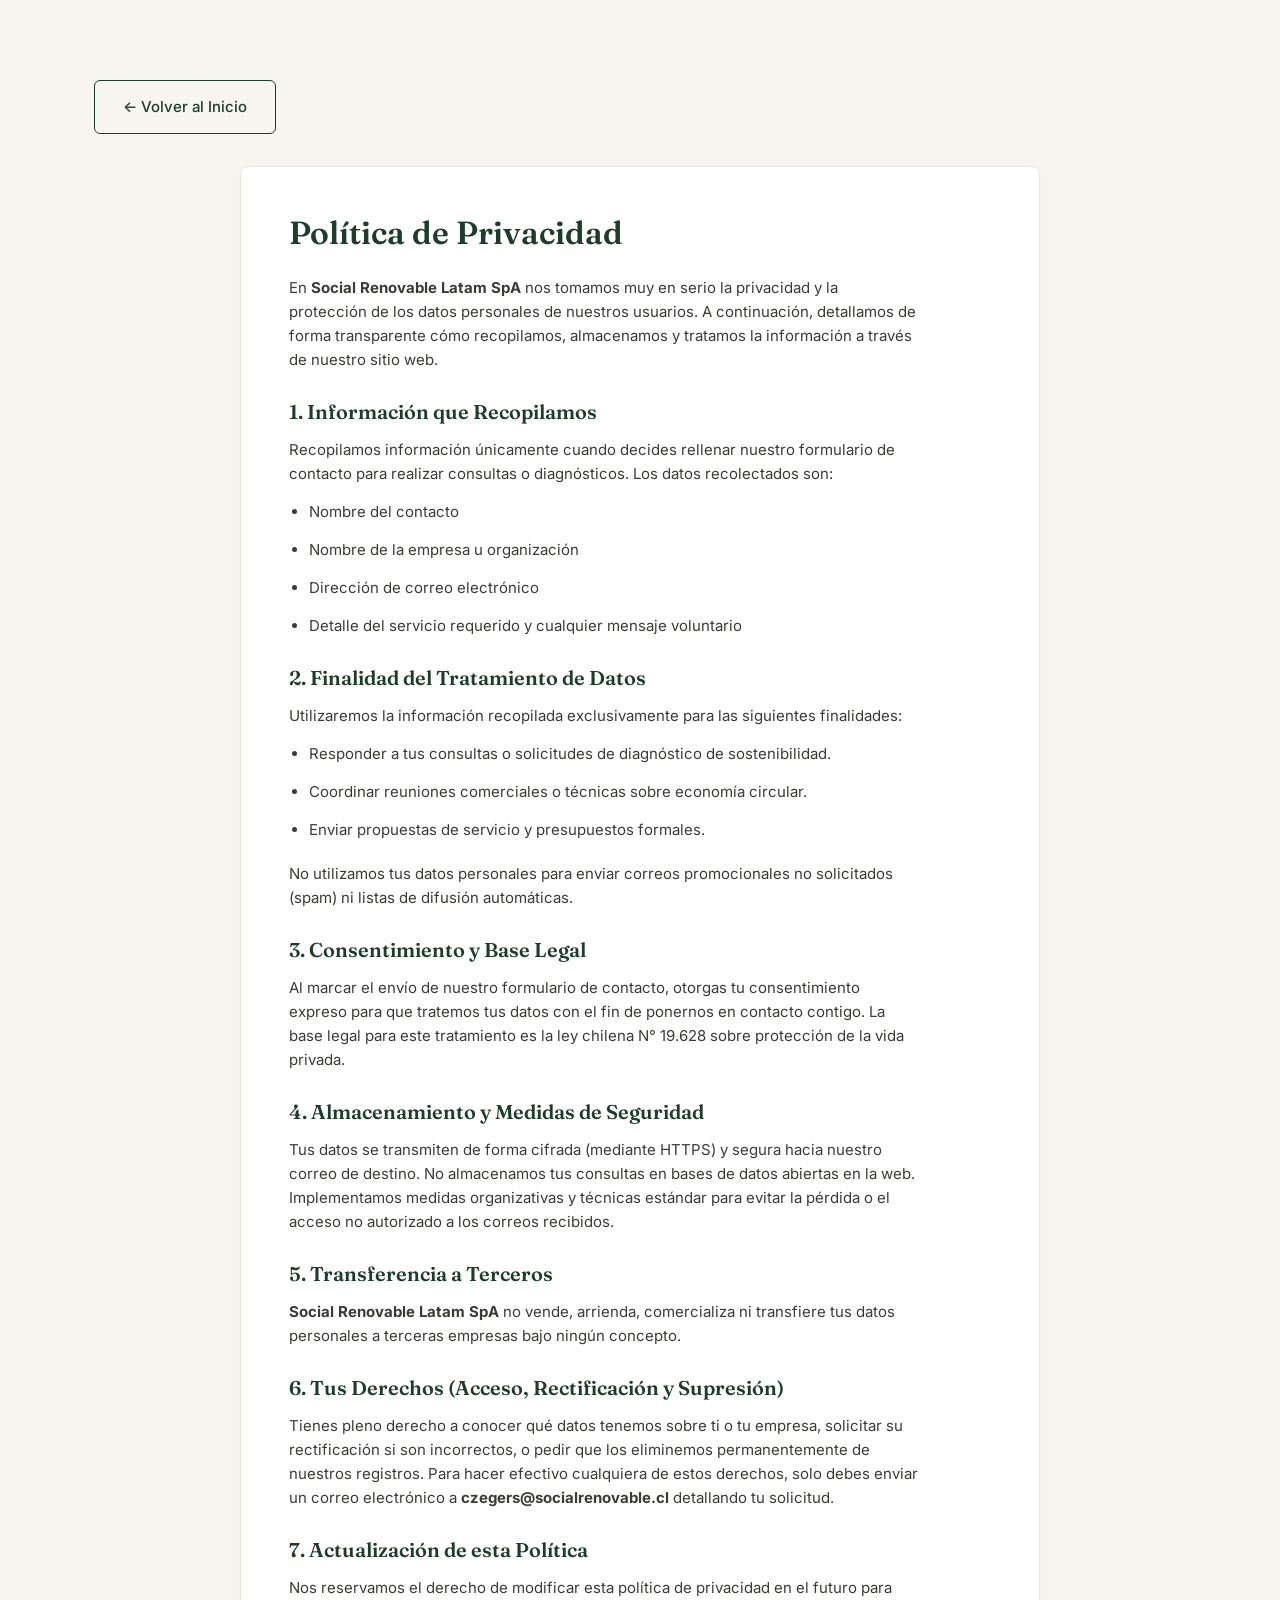
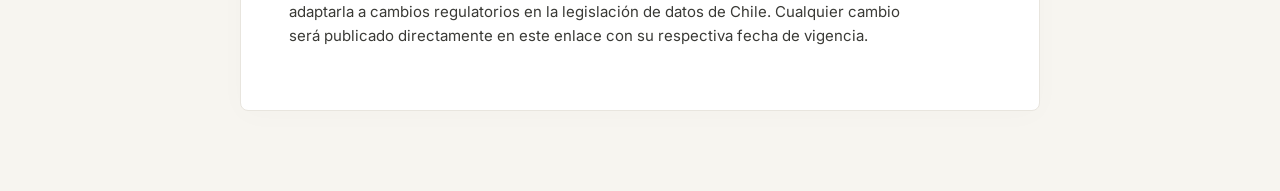
==== politica-de-privacidad.html @ 47e4c424 "Initial commit" ====
<!DOCTYPE html>
<html lang="es-CL">

<head>
  <meta charset="UTF-8">
  <meta name="viewport" content="width=device-width, initial-scale=1.0">
  <title>Política de Privacidad · Social Renovable Latam</title>
  <meta name="robots" content="noindex, follow">

  <link rel="icon" type="image/png" href="img/logos/LOGO-SOCIAL-RENOVABLE_alta.png">
  <link rel="stylesheet" href="css/style.css">

  <style>
    .legal-page {
      padding: 80px 0;
      background-color: var(--color-crema);
      min-height: 100vh;
    }

    .legal-content {
      background-color: #FFFFFF;
      padding: 48px;
      border-radius: 8px;
      border: 1px solid var(--color-bordes-tarjeta);
      box-shadow: 0 4px 30px rgba(0, 0, 0, 0.02);
      max-width: 800px;
      margin: 0 auto;
    }

    .legal-content h1 {
      margin-bottom: 24px;
      font-size: 32px;
    }

    .legal-content h2 {
      margin: 28px 0 14px;
      font-size: 20px;
    }

    .legal-content p,
    .legal-content li {
      font-size: 15px;
      line-height: 1.6;
      margin-bottom: 14px;
      color: var(--color-texto-cuerpo);
    }

    .legal-content ul {
      margin-left: 20px;
      margin-bottom: 20px;
    }

    .btn-volver {
      margin-bottom: 32px;
    }
  </style>
</head>

<body>

  <main class="legal-page">
    <div class="wrap">

      <a href="index.html" class="btn btn-secundario btn-volver">← Volver al Inicio</a>

      <article class="legal-content">
        <h1>Política de Privacidad</h1>

        <p>
          En <strong>Social Renovable Latam SpA</strong> nos tomamos muy en serio la privacidad y la protección de los
          datos personales de nuestros usuarios. A continuación, detallamos de forma transparente cómo recopilamos,
          almacenamos y tratamos la información a través de nuestro sitio web.
        </p>

        <h2>1. Información que Recopilamos</h2>
        <p>
          Recopilamos información únicamente cuando decides rellenar nuestro formulario de contacto para realizar
          consultas o diagnósticos. Los datos recolectados son:
        </p>
        <ul>
          <li>Nombre del contacto</li>
          <li>Nombre de la empresa u organización</li>
          <li>Dirección de correo electrónico</li>
          <li>Detalle del servicio requerido y cualquier mensaje voluntario</li>
        </ul>

        <h2>2. Finalidad del Tratamiento de Datos</h2>
        <p>
          Utilizaremos la información recopilada exclusivamente para las siguientes finalidades:
        </p>
        <ul>
          <li>Responder a tus consultas o solicitudes de diagnóstico de sostenibilidad.</li>
          <li>Coordinar reuniones comerciales o técnicas sobre economía circular.</li>
          <li>Enviar propuestas de servicio y presupuestos formales.</li>
        </ul>
        <p>
          No utilizamos tus datos personales para enviar correos promocionales no solicitados (spam) ni listas de
          difusión automáticas.
        </p>

        <h2>3. Consentimiento y Base Legal</h2>
        <p>
          Al marcar el envío de nuestro formulario de contacto, otorgas tu consentimiento expreso para que tratemos tus
          datos con el fin de ponernos en contacto contigo. La base legal para este tratamiento es la ley chilena N°
          19.628 sobre protección de la vida privada.
        </p>

        <h2>4. Almacenamiento y Medidas de Seguridad</h2>
        <p>
          Tus datos se transmiten de forma cifrada (mediante HTTPS) y segura hacia nuestro correo de destino. No
          almacenamos tus consultas en bases de datos abiertas en la web. Implementamos medidas organizativas y técnicas
          estándar para evitar la pérdida o el acceso no autorizado a los correos recibidos.
        </p>

        <h2>5. Transferencia a Terceros</h2>
        <p>
          <strong>Social Renovable Latam SpA</strong> no vende, arrienda, comercializa ni transfiere tus datos
          personales a terceras empresas bajo ningún concepto.
        </p>

        <h2>6. Tus Derechos (Acceso, Rectificación y Supresión)</h2>
        <p>
          Tienes pleno derecho a conocer qué datos tenemos sobre ti o tu empresa, solicitar su rectificación si son
          incorrectos, o pedir que los eliminemos permanentemente de nuestros registros. Para hacer efectivo cualquiera
          de estos derechos, solo debes enviar un correo electrónico a <strong>czegers@socialrenovable.cl</strong>
          detallando tu solicitud.
        </p>

        <h2>7. Actualización de esta Política</h2>
        <p>
          Nos reservamos el derecho de modificar esta política de privacidad en el futuro para adaptarla a cambios
          regulatorios en la legislación de datos de Chile. Cualquier cambio será publicado directamente en este enlace
          con su respectiva fecha de vigencia.
        </p>
      </article>

    </div>
  </main>

</body>

</html>
---- css/style.css ----
@import url('https://fonts.googleapis.com/css2?family=Fraunces:opsz,wght@9..144,500;9..144,600&family=Inter:wght@400;500&display=swap');

:root {
  --color-verde-noche: #1C3D29;
  --color-verde-oscuro: #152E1F;
  --color-dorado-btn: #B08A48;
  --color-dorado-btn-hover: #9C7A3E;
  --color-dorado-texto: #8F6D33;
  --color-crema: #F7F5F0;
  --color-texto-cuerpo: #3A3A36;
  --color-texto-sobre-verde-titulo: #FFFFFF;
  --color-texto-sobre-verde-cuerpo: #C9D5CC;
  --color-texto-sobre-verde-nota: #8FA596;
  --color-bordes-tarjeta: #E8E5DE;

  --font-titulos: 'Fraunces', serif;
  --font-cuerpo: 'Inter', sans-serif;

  --max-width-content: 1140px;
}

* {
  margin: 0;
  padding: 0;
  box-sizing: border-box;
}

html {
  scroll-behavior: smooth;
}

body {
  font-family: var(--font-cuerpo);
  font-size: 18px;
  line-height: 1.6;
  color: var(--color-texto-cuerpo);
  background-color: #FFFFFF;
  -webkit-font-smoothing: antialiased;
}

h1,
h2,
h3,
.heading-font {
  font-family: var(--font-titulos);
  font-weight: 600;
  color: var(--color-verde-noche);
}

h1 {
  font-size: clamp(30px, 5vw, 52px);
  line-height: 1.15;
}

h2 {
  font-size: clamp(26px, 4vw, 36px);
  line-height: 1.2;
}

h3 {
  font-size: 22px;
  line-height: 1.3;
}

p {
  max-width: 70ch;
}

.eyebrow {
  font-size: 13px;
  font-weight: 500;
  text-transform: uppercase;
  letter-spacing: 1.5px;
  color: var(--color-dorado-texto);
  margin-bottom: 12px;
  display: block;
}

.section-dark .eyebrow {
  color: var(--color-dorado-btn);
}

.wrap {
  max-width: var(--max-width-content);
  margin: 0 auto;
  padding: 0 24px;
}

section {
  padding: 100px 0;
}

.section-dark {
  background-color: var(--color-verde-noche);
  color: var(--color-texto-sobre-verde-cuerpo);
}

.section-dark h2 {
  color: var(--color-texto-sobre-verde-titulo);
}

.section-crema {
  background-color: var(--color-crema);
}

.btn {
  display: inline-flex;
  align-items: center;
  justify-content: center;
  font-family: var(--font-cuerpo);
  font-size: 15px;
  font-weight: 500;
  text-decoration: none;
  padding: 14px 28px;
  border-radius: 6px;
  transition: all 0.2s ease;
  cursor: pointer;
  border: none;
}

.btn-primario {
  background-color: var(--color-dorado-btn);
  color: #FFFFFF;
}

.btn-primario:hover {
  background-color: var(--color-dorado-btn-hover);
}

.btn-secundario {
  background-color: transparent;
  border: 1.5px solid var(--color-verde-noche);
  color: var(--color-verde-noche);
}

.btn-secundario:hover {
  background-color: var(--color-verde-noche);
  color: #FFFFFF;
}

.section-dark .btn-secundario {
  border-color: #FFFFFF;
  color: #FFFFFF;
}

.section-dark .btn-secundario:hover {
  background-color: #FFFFFF;
  color: var(--color-verde-noche);
}

.link-secundario {
  display: inline-flex;
  align-items: center;
  font-size: 15px;
  font-weight: 500;
  text-decoration: none;
  color: var(--color-verde-noche);
  transition: opacity 0.2s ease;
}

.link-secundario:hover {
  opacity: 0.8;
}

.reveal {
  opacity: 0;
  transform: translateY(20px);
  transition: opacity 0.6s ease-out, transform 0.6s ease-out;
}

.reveal.visible {
  opacity: 1;
  transform: translateY(0);
}

@media (prefers-reduced-motion: reduce) {
  .reveal {
    opacity: 1;
    transform: none;
    transition: none;
  }
}

/* ----------------- COMPONENTES ----------------- */

.navbar {
  position: sticky;
  top: 0;
  background-color: #FFFFFF;
  border-bottom: 1px solid var(--color-bordes-tarjeta);
  z-index: 1000;
  transition: box-shadow 0.25s ease;
}

.navbar.scrolled {
  box-shadow: 0 4px 20px rgba(0, 0, 0, 0.05);
}

.navbar .wrap {
  display: flex;
  align-items: center;
  justify-content: space-between;
  height: 72px;
}

.nav-logo {
  display: block;
}

.nav-logo img {
  height: 52px;
  width: auto;
  display: block;
}

.nav-menu {
  display: flex;
  align-items: center;
  gap: 32px;
  list-style: none;
}

.nav-item a {
  text-decoration: none;
  color: var(--color-texto-cuerpo);
  font-size: 15px;
  font-weight: 500;
  transition: color 0.2s ease;
}

.nav-item a:hover {
  color: var(--color-verde-noche);
}

.nav-actions {
  display: flex;
  align-items: center;
  gap: 16px;
}

.nav-toggle {
  display: none;
  background: none;
  border: none;
  cursor: pointer;
  padding: 4px;
}

.nav-toggle span {
  display: block;
  width: 24px;
  height: 2px;
  background-color: var(--color-verde-noche);
  margin: 5px 0;
  transition: 0.3s ease;
}

.nav-toggle.active span:nth-child(1) {
  transform: rotate(-45deg) translate(-5px, 5px);
}

.nav-toggle.active span:nth-child(2) {
  opacity: 0;
}

.nav-toggle.active span:nth-child(3) {
  transform: rotate(45deg) translate(-5px, -5px);
}

.hero {
  padding: 100px 0;
  background-color: #FFFFFF;
}

.hero .wrap {
  display: grid;
  grid-template-columns: 1.2fr 1fr;
  gap: 60px;
  align-items: center;
}

.hero-content {
  display: flex;
  flex-direction: column;
  align-items: flex-start;
}

.hero-content h1 {
  margin: 16px 0 20px;
}

.hero-description {
  font-size: 18px;
  line-height: 1.6;
  margin-bottom: 32px;
  color: var(--color-texto-cuerpo);
}

.hero-actions {
  display: flex;
  align-items: center;
  gap: 20px;
  flex-wrap: wrap;
}

.hero-note {
  font-size: 13px;
  color: var(--color-dorado-texto);
  margin-top: 24px;
}

.hero-img img {
  width: 100%;
  height: auto;
  border-radius: 8px;
  object-fit: cover;
}

.trust {
  padding: 48px 0;
  text-align: center;
  overflow: hidden;
  position: relative;
}

.trust::before,
.trust::after {
  content: "";
  position: absolute;
  top: 0;
  width: 120px;
  height: 100%;
  z-index: 2;
  pointer-events: none;
}

.trust::before {
  left: 0;
  background: linear-gradient(to right, var(--color-crema) 0%, rgba(247, 245, 240, 0) 100%);
}

.trust::after {
  right: 0;
  background: linear-gradient(to left, var(--color-crema) 0%, rgba(247, 245, 240, 0) 100%);
}

.trust-title {
  font-size: 13px;
  color: #888780;
  margin-bottom: 28px;
  font-weight: 500;
}

.trust-logos-wrapper {
  overflow: hidden;
  width: 100%;
  display: flex;
  position: relative;
}

.trust-logos {
  display: flex;
  align-items: center;
  gap: 60px;
  flex-shrink: 0;
  animation: marquee 35s linear infinite;
  padding-right: 60px;
}

.trust-logos-wrapper:hover .trust-logos {
  animation-play-state: paused;
}

.trust-logo-item {
  width: 159px;
  height: 63px;
  flex-shrink: 0;
  display: flex;
  align-items: center;
  justify-content: center;
  padding: 0 10px;
}

.trust-logo-item img {
  max-width: 100%;
  max-height: 100%;
  width: auto;
  height: auto;
  object-fit: contain;
  filter: grayscale(100%);
  opacity: 0.6;
  transition: all 0.3s ease;
}

.trust-logo-item img:hover {
  filter: grayscale(0%);
  opacity: 1;
}

@keyframes marquee {
  0% {
    transform: translateX(0);
  }

  100% {
    transform: translateX(-100%);
  }
}

.networks .wrap {
  display: grid;
  grid-template-columns: 1.2fr 1fr;
  gap: 60px;
  align-items: center;
}

.networks h2 {
  margin: 12px 0 20px;
}

.networks p {
  margin-bottom: 20px;
}

.networks .networks-actions {
  margin-top: 28px;
}

.networks-bridge {
  font-size: 13px;
  color: var(--color-texto-sobre-verde-nota);
  margin-top: 16px;
}

.networks-img img {
  width: 100%;
  height: auto;
  border-radius: 8px;
  border: 1px solid rgba(176, 138, 72, 0.2);
}

.services h2 {
  margin: 12px 0 6px;
}

.services-intro {
  color: #888780;
  font-size: 16px;
  margin-bottom: 48px;
}

.services-grid {
  display: grid;
  grid-template-columns: repeat(2, 1fr);
  gap: 20px;
}

.card-service {
  background-color: #FFFFFF;
  border: 1px solid var(--color-bordes-tarjeta);
  border-radius: 8px;
  padding: 32px;
  transition: all 0.25s ease;
  display: flex;
  flex-direction: column;
}

.card-service:hover {
  border-color: var(--color-verde-noche);
  transform: translateY(-2px);
  box-shadow: 0 8px 30px rgba(28, 61, 41, 0.04);
}

.card-header {
  display: flex;
  align-items: center;
  gap: 12px;
  margin-bottom: 12px;
}

.card-num {
  font-size: 12px;
  font-weight: 500;
  color: var(--color-dorado-texto);
  letter-spacing: 1px;
}

.card-icon {
  width: 20px;
  height: 20px;
  stroke: var(--color-dorado-texto);
  fill: none;
  stroke-width: 1.7;
}

.card-service h3 {
  margin-bottom: 8px;
}

.card-tagline {
  font-size: 13px;
  font-style: italic;
  color: var(--color-dorado-texto);
  margin-bottom: 12px;
}

.card-service p {
  font-size: 15px;
  line-height: 1.6;
  margin-bottom: 20px;
  flex-grow: 1;
}

.card-output {
  font-size: 14px;
  padding-top: 16px;
  border-top: 1px dashed var(--color-bordes-tarjeta);
}

.card-output strong {
  color: var(--color-verde-noche);
}

.card-wide {
  grid-column: 1 / -1;
}

.backing h2 {
  margin-bottom: 20px;
}

.backing-intro {
  margin-bottom: 40px;
  font-size: 18px;
  max-width: 800px;
}

.backing-grid {
  display: grid;
  grid-template-columns: repeat(3, 1fr);
  gap: 16px;
}

.card-backing {
  background-color: #FFFFFF;
  border: 1px solid var(--color-bordes-tarjeta);
  border-radius: 8px;
  padding: 28px;
}

.card-backing h3 {
  font-family: var(--font-cuerpo);
  font-size: 16px;
  font-weight: 500;
  margin-bottom: 8px;
}

.card-backing p {
  font-size: 14px;
  line-height: 1.5;
}

.experience h2 {
  margin: 12px 0 40px;
}

.experience-grid {
  display: grid;
  grid-template-columns: repeat(4, 1fr);
  gap: 16px;
}

.card-experience {
  border: 1px solid var(--color-bordes-tarjeta);
  border-radius: 8px;
  overflow: hidden;
  background-color: #FFFFFF;
  transition: all 0.25s ease;
}

.card-experience:hover {
  border-color: var(--color-verde-noche);
  transform: translateY(-2px);
  box-shadow: 0 8px 30px rgba(0, 0, 0, 0.03);
}

.experience-img {
  width: 100%;
  aspect-ratio: 16/10;
  overflow: hidden;
}

.experience-img img {
  width: 100%;
  height: 100%;
  object-fit: cover;
}

.experience-body {
  padding: 20px;
}

.experience-body h3 {
  font-family: var(--font-cuerpo);
  font-size: 16px;
  font-weight: 500;
  margin-bottom: 8px;
}

.experience-body p {
  font-size: 13px;
  line-height: 1.5;
}

.sustentable-bar {
  padding: 44px 0;
  border-top: 1px solid var(--color-bordes-tarjeta);
  border-bottom: 1px solid var(--color-bordes-tarjeta);
}

.sustentable-bar .wrap {
  display: flex;
  align-items: center;
  justify-content: space-between;
  gap: 32px;
  flex-wrap: wrap;
}

.sustentable-logo {
  background-color: #FFFFFF;
  border: 1px solid var(--color-bordes-tarjeta);
  border-radius: 8px;
  padding: 10px 16px;
  height: 60px;
  display: flex;
  align-items: center;
}

.sustentable-logo img {
  height: 40px;
  width: auto;
  object-fit: contain;
}

.sustentable-text {
  flex-grow: 1;
  min-width: 280px;
}

.sustentable-text h3 {
  font-size: 20px;
  margin-bottom: 4px;
}

.sustentable-text p {
  font-size: 14px;
}

.about-intro-grid {
  display: grid;
  align-items: start;
  grid-template-columns: 1.2fr 1fr;
  gap: 60px;
  margin-top: 32px;
}

.founder-grid {
  display: grid;
  align-items: stretch;
  grid-template-columns: 1.3fr 1fr;
  gap: 60px;
}

.about h2 {
  margin: 12px 0 20px;
}

.about p {
  margin-bottom: 16px;
}

.about-card {
  background-color: var(--color-verde-noche);
  border-radius: 8px;
  padding: 28px;
  color: #FFFFFF;
}

.about-photo {
  width: 100%;
  border-radius: 6px;
  overflow: hidden;
  margin-bottom: 20px;
  aspect-ratio: 4/5;
}

.about-photo img {
  width: 100%;
  height: 100%;
  object-fit: cover;
  transition: transform 0.4s ease;
}

.about-photo:hover img {
  transform: scale(1.03);
}

.about-card h3 {
  color: #FFFFFF;
  font-size: 19px;
  margin-bottom: 6px;
}

.about-card .about-tagline {
  font-size: 13px;
  font-weight: 500;
  text-transform: none;
  letter-spacing: normal;
  margin-bottom: 14px;
}

.about-card .about-tagline a {
  display: inline-flex;
  align-items: center;
  color: var(--color-dorado-btn);
  text-decoration: none;
  transition: opacity 0.2s ease;
}

.about-card .about-tagline a:hover {
  opacity: 0.8;
  text-decoration: underline;
}

.about-card p {
  font-size: 13.5px;
  line-height: 1.5;
  color: var(--color-texto-sobre-verde-cuerpo);
  margin-bottom: 0;
}

/* Nuevas Clases - Sostenibilidad y Pilares */
.about-company-desc .lead-text {
  font-size: 19px;
  font-weight: 500;
  color: var(--color-verde-noche);
  line-height: 1.5;
  margin-bottom: 20px;
}

.about-pillars {
  display: flex;
  flex-direction: column;
  gap: 20px;
}

.pillar-card {
  display: flex;
  gap: 16px;
  background-color: #FFFFFF;
  border: 1px solid var(--color-bordes-tarjeta);
  padding: 20px;
  border-radius: 8px;
  transition: transform 0.3s ease, box-shadow 0.3s ease;
}

.pillar-card:hover {
  transform: translateY(-3px);
  box-shadow: 0 12px 24px rgba(28, 61, 41, 0.06);
  border-color: var(--color-dorado-btn);
}

.pillar-icon {
  flex-shrink: 0;
  width: 44px;
  height: 44px;
  border-radius: 8px;
  background-color: var(--color-crema);
  color: var(--color-verde-noche);
  display: flex;
  align-items: center;
  justify-content: center;
}

.pillar-icon svg {
  stroke: var(--color-verde-noche);
  width: 22px;
  height: 22px;
}

.pillar-content h4 {
  font-size: 15.5px;
  font-weight: 600;
  color: var(--color-verde-noche);
  margin-bottom: 4px;
}

.pillar-content p {
  font-size: 13px;
  line-height: 1.45;
  color: var(--color-texto-cuerpo);
  margin: 0;
}

/* Sección Liderazgo Técnico (Fundador) */
.founder-section {
  background-color: var(--color-crema);
  border-top: 1px solid var(--color-bordes-tarjeta);
  border-bottom: 1px solid var(--color-bordes-tarjeta);
  padding: 100px 0;
}

.founder-card-wrapper {
  display: flex;
  height: 100%;
}

.founder-card-wrapper .about-card {
  height: 100%;
  display: flex;
  flex-direction: column;
}

.founder-card-wrapper .about-card .about-bio {
  flex-grow: 1;
}

.founder-section .eyebrow {
  color: var(--color-dorado-texto);
}

.founder-section-title {
  margin: 12px 0 28px;
}

.founder-timeline-wrapper .timeline {
  margin-top: 0;
}

.contact {
  text-align: center;
}

.contact h2 {
  margin-bottom: 12px;
}

.contact-intro {
  color: var(--color-texto-sobre-verde-cuerpo);
  max-width: 500px;
  margin: 0 auto 40px;
}

.contact-layout {
  max-width: 650px;
  margin: 0 auto;
  text-align: left;
}

.form-group {
  margin-bottom: 16px;
  display: flex;
  flex-direction: column;
  gap: 6px;
}

.form-group label {
  font-size: 14px;
  font-weight: 500;
  color: #FFFFFF;
  text-transform: none;
  letter-spacing: normal;
}

.form-input {
  width: 100%;
  padding: 12px 16px;
  border: 1px solid rgba(255, 255, 255, 0.15);
  border-radius: 6px;
  font-family: var(--font-cuerpo);
  font-size: 15px;
  background-color: #FFFFFF;
  color: var(--color-texto-cuerpo);
  transition: all 0.2s ease;
}

.form-input:focus {
  outline: none;
  border-color: var(--color-dorado-btn);
  background-color: #FFFFFF;
  color: var(--color-texto-cuerpo);
}

select.form-input {
  background-color: #FFFFFF;
  color: var(--color-texto-cuerpo);
}

select.form-input option {
  background-color: #FFFFFF;
  color: var(--color-texto-cuerpo);
}

.form-group textarea {
  min-height: 120px;
  resize: vertical;
}

/* CAPTCHA de seguridad */
.captcha-group {
  margin-bottom: 20px;
}

.captcha-wrapper {
  display: flex;
  align-items: center;
  gap: 12px;
}

.captcha-question {
  background-color: rgba(255, 255, 255, 0.08);
  color: var(--color-texto-sobre-verde-titulo);
  font-family: 'Courier New', Courier, monospace;
  font-size: 19px;
  font-weight: 700;
  font-style: italic;
  letter-spacing: 5px;
  text-decoration: line-through;
  padding: 12px 16px;
  border-radius: 5px;
  border: 1px solid rgba(255, 255, 255, 0.15);
  user-select: none;
  min-width: 140px;
  text-align: center;
  background-image: repeating-linear-gradient(45deg, rgba(255, 255, 255, 0.03) 0px, rgba(255, 255, 255, 0.03) 2px, transparent 2px, transparent 4px);
}

.captcha-input {
  max-width: 130px;
  text-align: center;
}

.contact-footer {
  margin-top: 40px;
  text-align: center;
  font-size: 14.5px;
  color: rgba(255, 255, 255, 0.7);
  display: flex;
  justify-content: center;
  align-items: center;
  flex-wrap: wrap;
  gap: 12px;
}

.contact-footer a {
  color: rgba(255, 255, 255, 0.7);
  text-decoration: none;
  transition: color 0.2s ease;
}

.contact-footer a:hover {
  color: #FFFFFF;
  text-decoration: underline;
}

.contact-footer .divider {
  color: rgba(255, 255, 255, 0.35);
}

.form-message {
  margin-top: 16px;
  padding: 12px 16px;
  border-radius: 5px;
  font-size: 14px;
  display: none;
}

.form-message.success {
  background-color: rgba(46, 125, 50, 0.2);
  border: 1px solid rgb(46, 125, 50);
  color: #FFFFFF;
  display: block;
}

.form-message.error {
  background-color: rgba(198, 40, 40, 0.2);
  border: 1px solid rgb(198, 40, 40);
  color: #FFFFFF;
  display: block;
}

.footer {
  background-color: var(--color-verde-oscuro);
  color: var(--color-texto-sobre-verde-nota);
  padding: 60px 0 40px;
  font-size: 13px;
  border-top: 1px solid rgba(255, 255, 255, 0.05);
}

.footer-top {
  display: flex;
  justify-content: space-between;
  align-items: flex-start;
  gap: 40px;
  margin-bottom: 40px;
}

.footer-brand {
  max-width: 320px;
}

.footer-logo {
  display: block;
  margin-bottom: 16px;
}

.footer-logo img {
  height: 52px;
  width: auto;
  display: block;
  filter: brightness(0) invert(1);
}

.footer-bottom {
  border-top: 1px solid rgba(255, 255, 255, 0.05);
  padding-top: 24px;
  display: flex;
  justify-content: space-between;
  align-items: center;
  flex-wrap: wrap;
  gap: 20px;
}

.footer-links {
  display: flex;
  gap: 24px;
}

.footer-links a {
  color: var(--color-texto-sobre-verde-cuerpo);
  text-decoration: none;
  transition: color 0.2s ease;
}

.footer-links a:hover {
  color: #FFFFFF;
}

.timeline {
  margin-top: 48px;
  position: relative;
  padding-left: 20px;
  text-align: left;
}

.timeline::before {
  content: "";
  position: absolute;
  top: 40px;
  left: 5px;
  width: 2px;
  height: calc(100% - 60px);
  background-color: var(--color-bordes-tarjeta);
}

.timeline-title {
  font-size: 20px;
  margin-bottom: 24px;
  color: var(--color-verde-noche);
}

.timeline-item {
  position: relative;
  margin-bottom: 24px;
}

.timeline-item:last-child {
  margin-bottom: 0;
}

.timeline-badge {
  position: absolute;
  top: 6px;
  left: -20px;
  width: 12px;
  height: 12px;
  border-radius: 50%;
  background-color: var(--color-dorado-texto);
  border: 2px solid #FFFFFF;
  z-index: 2;
}

.timeline-content {
  padding-left: 10px;
}

.timeline-date {
  font-size: 12px;
  font-weight: 500;
  color: var(--color-dorado-texto);
  display: block;
  margin-bottom: 4px;
  text-transform: uppercase;
  letter-spacing: 0.5px;
}

.timeline-content h4 {
  font-size: 16px;
  font-weight: 600;
  color: var(--color-verde-noche);
  margin-bottom: 6px;
}

.timeline-content p {
  font-size: 14px;
  line-height: 1.5;
  color: var(--color-texto-cuerpo);
  margin-bottom: 0;
}

/* ----------------- MEDIA QUERIES ----------------- */

@media (max-width: 992px) {
  section {
    padding: 64px 0;
  }

  .hero {
    padding: 64px 0;
  }

  .hero .wrap,
  .networks .wrap,
  .about-intro-grid,
  .founder-grid {
    grid-template-columns: 1fr;
    gap: 40px;
  }

  .hero-content {
    order: 2;
  }

  .hero-img {
    order: 1;
    max-width: 600px;
    margin: 0 auto;
  }

  .services-grid {
    grid-template-columns: 1fr;
  }

  .backing-grid {
    grid-template-columns: 1fr;
    gap: 16px;
  }

  .experience-grid {
    grid-template-columns: repeat(2, 1fr);
  }

  .nav-menu {
    position: absolute;
    top: 72px;
    left: 0;
    width: 100%;
    background-color: #FFFFFF;
    flex-direction: column;
    padding: 24px;
    gap: 20px;
    border-bottom: 1px solid var(--color-bordes-tarjeta);
    box-shadow: 0 10px 20px rgba(0, 0, 0, 0.05);
    opacity: 0;
    visibility: hidden;
    transform: translateY(-10px);
    transition: all 0.3s ease;
  }

  .nav-menu.active {
    opacity: 1;
    visibility: visible;
    transform: translateY(0);
  }

  .nav-toggle {
    display: block;
  }

  .footer-top {
    flex-direction: column;
    gap: 30px;
  }
}

@media (max-width: 576px) {
  .experience-grid {
    grid-template-columns: 1fr;
  }

  .sustentable-bar .wrap {
    justify-content: center;
    text-align: center;
  }

  .sustentable-text {
    min-width: 100%;
  }

  .footer-bottom {
    flex-direction: column;
    text-align: center;
    gap: 16px;
  }

  .footer-links {
    justify-content: center;
  }
}
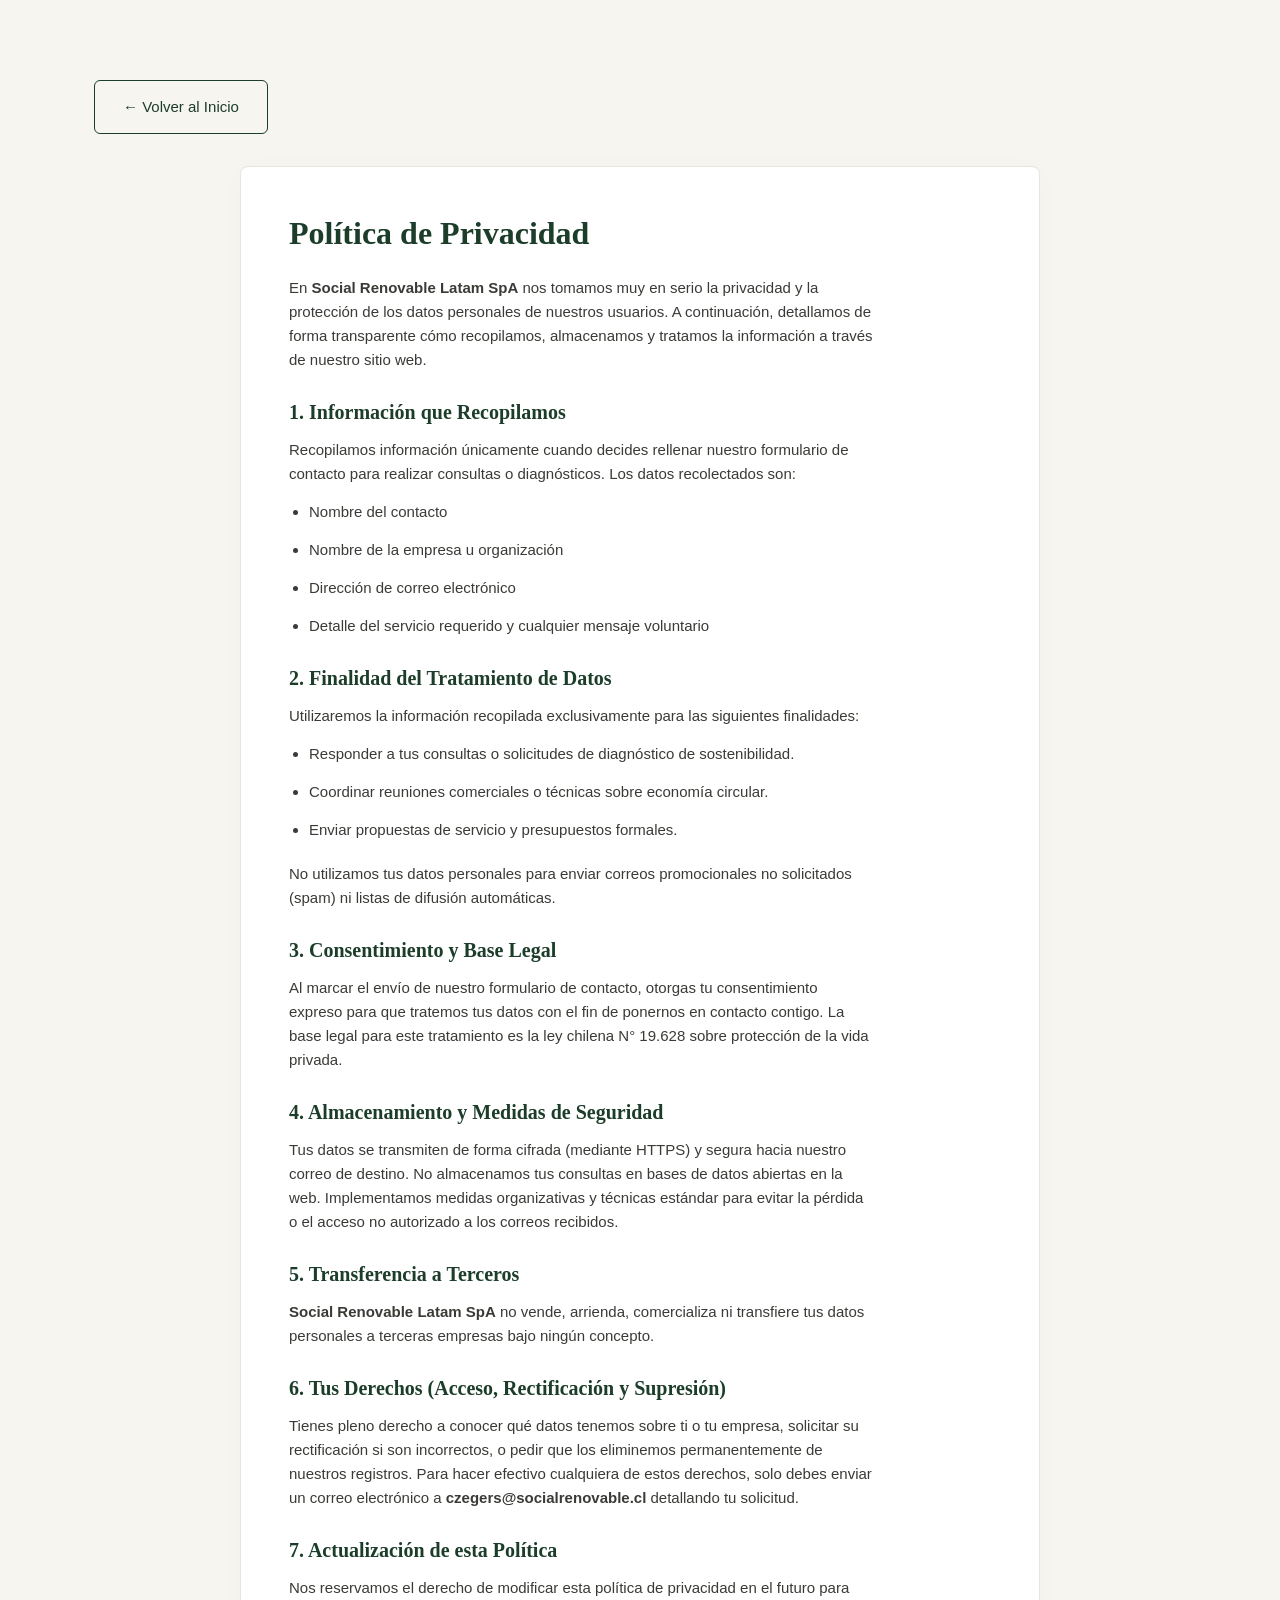
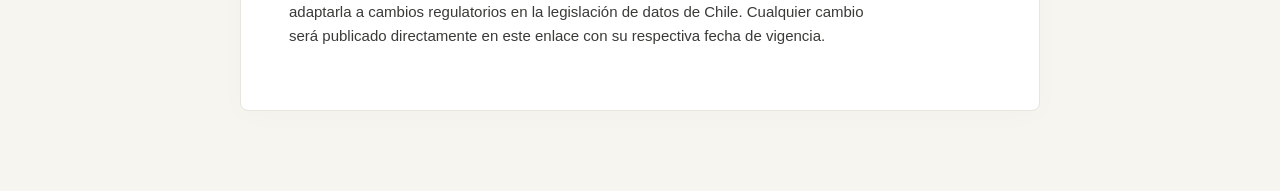
==== commit 00a791c3: "fix(cache): agregar version query param al CSS para forzar actualizacion en produccion" ====
--- a/politica-de-privacidad.html
+++ b/politica-de-privacidad.html
@@ -8,7 +8,7 @@
   <meta name="robots" content="noindex, follow">
 
   <link rel="icon" type="image/png" href="img/logos/LOGO-SOCIAL-RENOVABLE_alta.png">
-  <link rel="stylesheet" href="css/style.css">
+  <link rel="stylesheet" href="css/style.css?v=1.1">
 
   <style>
     .legal-page {
--- a/css/style.css
+++ b/css/style.css
@@ -1,4 +1,3 @@
-@import url('https://fonts.googleapis.com/css2?family=Fraunces:opsz,wght@9..144,500;9..144,600&family=Inter:wght@400;500&display=swap');
 
 :root {
   --color-verde-noche: #1C3D29;
@@ -10,7 +9,7 @@
   --color-texto-cuerpo: #3A3A36;
   --color-texto-sobre-verde-titulo: #FFFFFF;
   --color-texto-sobre-verde-cuerpo: #C9D5CC;
-  --color-texto-sobre-verde-nota: #8FA596;
+  --color-texto-sobre-verde-nota: #A8BCB0;
   --color-bordes-tarjeta: #E8E5DE;
 
   --font-titulos: 'Fraunces', serif;
@@ -348,7 +347,7 @@
   font-size: 13px;
   color: #888780;
   margin-bottom: 28px;
-  font-weight: 500;
+  font-weight: normal;
 }
 
 .trust-logos-wrapper {
@@ -365,10 +364,14 @@
   flex-shrink: 0;
   animation: marquee 35s linear infinite;
   padding-right: 60px;
-}
-
-.trust-logos-wrapper:hover .trust-logos {
-  animation-play-state: paused;
+  will-change: transform;
+  transform: translateZ(0);
+}
+
+@media (hover: hover) {
+  .trust-logos-wrapper:hover .trust-logos {
+    animation-play-state: paused;
+  }
 }
 
 .trust-logo-item {
@@ -802,40 +805,7 @@
   margin: 0;
 }
 
-/* Sección Liderazgo Técnico (Fundador) */
-.founder-section {
-  background-color: var(--color-crema);
-  border-top: 1px solid var(--color-bordes-tarjeta);
-  border-bottom: 1px solid var(--color-bordes-tarjeta);
-  padding: 100px 0;
-}
-
-.founder-card-wrapper {
-  display: flex;
-  height: 100%;
-}
-
-.founder-card-wrapper .about-card {
-  height: 100%;
-  display: flex;
-  flex-direction: column;
-}
-
-.founder-card-wrapper .about-card .about-bio {
-  flex-grow: 1;
-}
-
-.founder-section .eyebrow {
-  color: var(--color-dorado-texto);
-}
-
-.founder-section-title {
-  margin: 12px 0 28px;
-}
-
-.founder-timeline-wrapper .timeline {
-  margin-top: 0;
-}
+/* Ficha del Fundador */
 
 .contact {
   text-align: center;
@@ -920,19 +890,15 @@
 .captcha-question {
   background-color: rgba(255, 255, 255, 0.08);
   color: var(--color-texto-sobre-verde-titulo);
-  font-family: 'Courier New', Courier, monospace;
-  font-size: 19px;
-  font-weight: 700;
-  font-style: italic;
-  letter-spacing: 5px;
-  text-decoration: line-through;
+  font-family: inherit;
+  font-size: 15px;
+  font-weight: 500;
   padding: 12px 16px;
   border-radius: 5px;
   border: 1px solid rgba(255, 255, 255, 0.15);
   user-select: none;
   min-width: 140px;
   text-align: center;
-  background-image: repeating-linear-gradient(45deg, rgba(255, 255, 255, 0.03) 0px, rgba(255, 255, 255, 0.03) 2px, transparent 2px, transparent 4px);
 }
 
 .captcha-input {
@@ -1026,14 +992,29 @@
   padding-top: 24px;
   display: flex;
   justify-content: space-between;
-  align-items: center;
+  align-items: stretch;
   flex-wrap: wrap;
   gap: 20px;
 }
 
+.footer-copyrights {
+  display: flex;
+  flex-direction: column;
+  justify-content: space-between;
+  gap: 8px;
+}
+
+.copyright-en {
+  color: #8FA596;
+  font-size: 0.85em;
+  line-height: 1.5;
+  margin: 0;
+}
+
 .footer-links {
   display: flex;
   gap: 24px;
+  line-height: 1.6;
 }
 
 .footer-links a {
@@ -1044,6 +1025,40 @@
 
 .footer-links a:hover {
   color: #FFFFFF;
+}
+
+.footer-right {
+  display: flex;
+  flex-direction: column;
+  justify-content: space-between;
+  align-items: flex-end;
+  gap: 12px;
+}
+
+.footer-developer {
+  display: flex;
+  align-items: center;
+  margin: 0;
+}
+
+.footer-developer a {
+  display: inline-flex;
+  align-items: center;
+  gap: 5px;
+  color: #8FA596;
+  text-decoration: none;
+  font-size: 0.85em;
+  line-height: 1.5;
+  font-family: var(--font-cuerpo);
+  transition: color 0.2s ease;
+}
+
+.footer-developer a:hover {
+  color: #FFFFFF;
+}
+
+.footer-developer a svg {
+  flex-shrink: 0;
 }
 
 .timeline {
@@ -1210,10 +1225,457 @@
   .footer-bottom {
     flex-direction: column;
     text-align: center;
+    align-items: center;
     gap: 16px;
+  }
+
+  .footer-copyrights {
+    align-items: center;
+    gap: 6px;
+  }
+
+  .footer-right {
+    align-items: center;
+    gap: 10px;
   }
 
   .footer-links {
     justify-content: center;
-  }
+    flex-wrap: wrap;
+  }
+}
+
+/* ----------------- MÓDULO DE VERIFICACIÓN ISO 59004 ----------------- */
+
+.verifica-hero {
+  padding: 80px 0 40px;
+  background-color: var(--color-verde-noche);
+  color: #FFFFFF;
+  text-align: center;
+}
+
+.verifica-hero h1 {
+  color: #FFFFFF;
+  margin: 12px 0 16px;
+  font-size: clamp(28px, 4vw, 44px);
+}
+
+.verifica-hero p {
+  color: var(--color-texto-sobre-verde-cuerpo);
+  margin: 0 auto;
+  max-width: 680px;
+  font-size: 17px;
+}
+
+.verifica-main {
+  padding: 60px 0 100px;
+  background-color: var(--color-crema);
+  min-height: 60vh;
+}
+
+.verifica-container {
+  max-width: 760px;
+  margin: 0 auto;
+}
+
+.verifica-search-card {
+  background-color: #FFFFFF;
+  border-radius: 12px;
+  padding: 36px;
+  border: 1px solid var(--color-bordes-tarjeta);
+  box-shadow: 0 10px 30px rgba(28, 61, 41, 0.05);
+  margin-bottom: 32px;
+}
+
+.verifica-form {
+  display: flex;
+  flex-direction: column;
+  gap: 16px;
+}
+
+.verifica-input-group {
+  display: flex;
+  gap: 12px;
+}
+
+@media (max-width: 600px) {
+  .verifica-input-group {
+    flex-direction: column;
+  }
+}
+
+.verifica-input {
+  flex-grow: 1;
+  padding: 14px 18px;
+  font-family: 'SFMono-Regular', Consolas, 'Liberation Mono', Menlo, Courier, monospace;
+  font-size: 16px;
+  font-weight: 600;
+  letter-spacing: 0.5px;
+  border: 1.5px solid var(--color-bordes-tarjeta);
+  border-radius: 6px;
+  background-color: #FAFAFA;
+  color: var(--color-verde-noche);
+  transition: all 0.2s ease;
+  text-transform: uppercase;
+}
+
+.verifica-input::placeholder {
+  font-family: var(--font-cuerpo);
+  font-weight: normal;
+  text-transform: none;
+  color: #A0A09C;
+  font-size: 15px;
+}
+
+.verifica-input:focus {
+  outline: none;
+  border-color: var(--color-dorado-btn);
+  background-color: #FFFFFF;
+  box-shadow: 0 0 0 3px rgba(176, 138, 72, 0.15);
+}
+
+.verifica-btn {
+  padding: 14px 24px;
+  white-space: nowrap;
+  font-weight: 600;
+  display: inline-flex;
+  align-items: center;
+  justify-content: center;
+  gap: 8px;
+}
+
+.verifica-hint {
+  font-size: 13px;
+  color: #888780;
+  margin-top: 8px;
+  display: flex;
+  align-items: center;
+  gap: 6px;
+}
+
+.verifica-hint code {
+  font-family: monospace;
+  background-color: var(--color-crema);
+  padding: 2px 6px;
+  border-radius: 4px;
+  color: var(--color-verde-noche);
+}
+
+/* Spinner de carga */
+.verifica-loading {
+  display: flex;
+  flex-direction: column;
+  align-items: center;
+  justify-content: center;
+  padding: 40px 20px;
+  gap: 16px;
+  background: #FFFFFF;
+  border-radius: 12px;
+  border: 1px solid var(--color-bordes-tarjeta);
+  box-shadow: 0 4px 20px rgba(0,0,0,0.03);
+  text-align: center;
+}
+
+.btn-spinner, .loading-spinner {
+  width: 20px;
+  height: 20px;
+  border: 2.5px solid rgba(255, 255, 255, 0.3);
+  border-top-color: #FFFFFF;
+  border-radius: 50%;
+  animation: spin 0.8s linear infinite;
+}
+
+.loading-spinner {
+  width: 36px;
+  height: 36px;
+  border-color: rgba(28, 61, 41, 0.15);
+  border-top-color: var(--color-verde-noche);
+}
+
+@keyframes spin {
+  to { transform: rotate(360deg); }
+}
+
+.loading-text {
+  font-size: 15px;
+  font-weight: 500;
+  color: var(--color-verde-noche);
+}
+
+/* Tarjeta Resultado Válido */
+.result-card {
+  background-color: #FFFFFF;
+  border-radius: 12px;
+  overflow: hidden;
+  border: 1px solid var(--color-bordes-tarjeta);
+  box-shadow: 0 12px 40px rgba(28, 61, 41, 0.08);
+  animation: fadeIn 0.4s ease-out;
+}
+
+.result-card-valid {
+  border-top: 6px solid #10B981;
+}
+
+.result-card-header {
+  padding: 28px 32px;
+  background: linear-gradient(to right, #F0FDF4, #FFFFFF);
+  border-bottom: 1px solid #E5E7EB;
+  display: flex;
+  align-items: center;
+  justify-content: space-between;
+  gap: 16px;
+  flex-wrap: wrap;
+}
+
+.badge-verified {
+  display: inline-flex;
+  align-items: center;
+  gap: 8px;
+  padding: 6px 14px;
+  background-color: #ECFDF5;
+  color: #047857;
+  border: 1px solid #A7F3D0;
+  border-radius: 20px;
+  font-size: 13.5px;
+  font-weight: 600;
+}
+
+.badge-verified svg {
+  width: 16px;
+  height: 16px;
+  fill: currentColor;
+}
+
+.folio-tag {
+  font-family: 'SFMono-Regular', Consolas, 'Liberation Mono', Menlo, Courier, monospace;
+  font-size: 15px;
+  font-weight: 700;
+  color: var(--color-verde-noche);
+  background-color: rgba(28, 61, 41, 0.06);
+  padding: 6px 12px;
+  border-radius: 6px;
+  border: 1px solid rgba(28, 61, 41, 0.12);
+  letter-spacing: 0.5px;
+}
+
+.result-card-body {
+  padding: 32px;
+}
+
+.result-grid {
+  display: grid;
+  grid-template-columns: repeat(2, 1fr);
+  gap: 24px 32px;
+  margin-bottom: 32px;
+}
+
+@media (max-width: 576px) {
+  .result-grid {
+    grid-template-columns: 1fr;
+    gap: 18px;
+  }
+}
+
+.result-item label {
+  display: block;
+  font-size: 12px;
+  font-weight: 600;
+  text-transform: uppercase;
+  letter-spacing: 0.8px;
+  color: #6B7280;
+  margin-bottom: 6px;
+}
+
+.result-item span {
+  font-size: 16.5px;
+  font-weight: 600;
+  color: var(--color-verde-noche);
+}
+
+.result-divider {
+  height: 1px;
+  background-color: var(--color-bordes-tarjeta);
+  margin: 28px 0;
+}
+
+.result-section-title {
+  font-size: 15px;
+  font-weight: 600;
+  color: var(--color-verde-noche);
+  margin-bottom: 16px;
+  display: flex;
+  align-items: center;
+  gap: 8px;
+}
+
+.resumen-grid {
+  display: grid;
+  grid-template-columns: repeat(3, 1fr);
+  gap: 16px;
+}
+
+@media (max-width: 640px) {
+  .resumen-grid {
+    grid-template-columns: 1fr;
+  }
+}
+
+.resumen-box {
+  background-color: var(--color-crema);
+  border: 1px solid var(--color-bordes-tarjeta);
+  border-radius: 8px;
+  padding: 18px;
+  text-align: center;
+  display: flex;
+  flex-direction: column;
+  justify-content: center;
+  align-items: center;
+}
+
+.resumen-number {
+  font-size: 26px;
+  font-weight: 700;
+  color: var(--color-verde-noche);
+  font-family: var(--font-titulos);
+  line-height: 1.1;
+  margin-bottom: 4px;
+}
+
+.resumen-label {
+  font-size: 12.5px;
+  color: var(--color-texto-cuerpo);
+  font-weight: 500;
+}
+
+.badge-status {
+  display: inline-block;
+  padding: 4px 10px;
+  border-radius: 12px;
+  font-size: 13px;
+  font-weight: 600;
+  margin-top: 4px;
+}
+
+.badge-success {
+  background-color: #DCFCE7;
+  color: #15803D;
+  border: 1px solid #86EFAC;
+}
+
+.badge-neutral {
+  background-color: #F3F4F6;
+  color: #4B5563;
+  border: 1px solid #D1D5DB;
+}
+
+.result-card-footer {
+  padding: 20px 32px;
+  background-color: #F9FAFB;
+  border-top: 1px solid var(--color-bordes-tarjeta);
+  font-size: 13px;
+  color: #6B7280;
+  display: flex;
+  align-items: center;
+  justify-content: space-between;
+  flex-wrap: wrap;
+  gap: 12px;
+}
+
+.result-stamp {
+  display: flex;
+  align-items: center;
+  gap: 6px;
+  color: var(--color-dorado-texto);
+  font-weight: 500;
+}
+
+/* Tarjeta Resultado Inválido */
+.result-card-invalid {
+  border-top: 6px solid #EF4444;
+}
+
+.result-card-invalid .result-card-header {
+  background: linear-gradient(to right, #FEF2F2, #FFFFFF);
+}
+
+.badge-invalid {
+  display: inline-flex;
+  align-items: center;
+  gap: 8px;
+  padding: 6px 14px;
+  background-color: #FEF2F2;
+  color: #B91C1C;
+  border: 1px solid #FECACA;
+  border-radius: 20px;
+  font-size: 13.5px;
+  font-weight: 600;
+}
+
+.invalid-body {
+  padding: 32px;
+  text-align: center;
+}
+
+.invalid-icon {
+  width: 54px;
+  height: 54px;
+  background-color: #FEE2E2;
+  color: #DC2626;
+  border-radius: 50%;
+  display: flex;
+  align-items: center;
+  justify-content: center;
+  margin: 0 auto 20px;
+}
+
+.invalid-icon svg {
+  width: 28px;
+  height: 28px;
+  stroke: currentColor;
+  fill: none;
+  stroke-width: 2;
+}
+
+.invalid-body h3 {
+  font-size: 20px;
+  color: #991B1B;
+  margin-bottom: 12px;
+}
+
+.invalid-body p {
+  color: var(--color-texto-cuerpo);
+  font-size: 15px;
+  margin: 0 auto 24px;
+  max-width: 520px;
+}
+
+.invalid-actions {
+  display: flex;
+  justify-content: center;
+  gap: 16px;
+  flex-wrap: wrap;
+}
+
+/* Tarjeta Error Red */
+.result-card-error {
+  border-top: 6px solid #F59E0B;
+  padding: 32px;
+  text-align: center;
+}
+
+.error-icon {
+  width: 48px;
+  height: 48px;
+  background-color: #FEF3C7;
+  color: #D97706;
+  border-radius: 50%;
+  display: flex;
+  align-items: center;
+  justify-content: center;
+  margin: 0 auto 16px;
+}
+
+@keyframes fadeIn {
+  from { opacity: 0; transform: translateY(12px); }
+  to { opacity: 1; transform: translateY(0); }
 }
